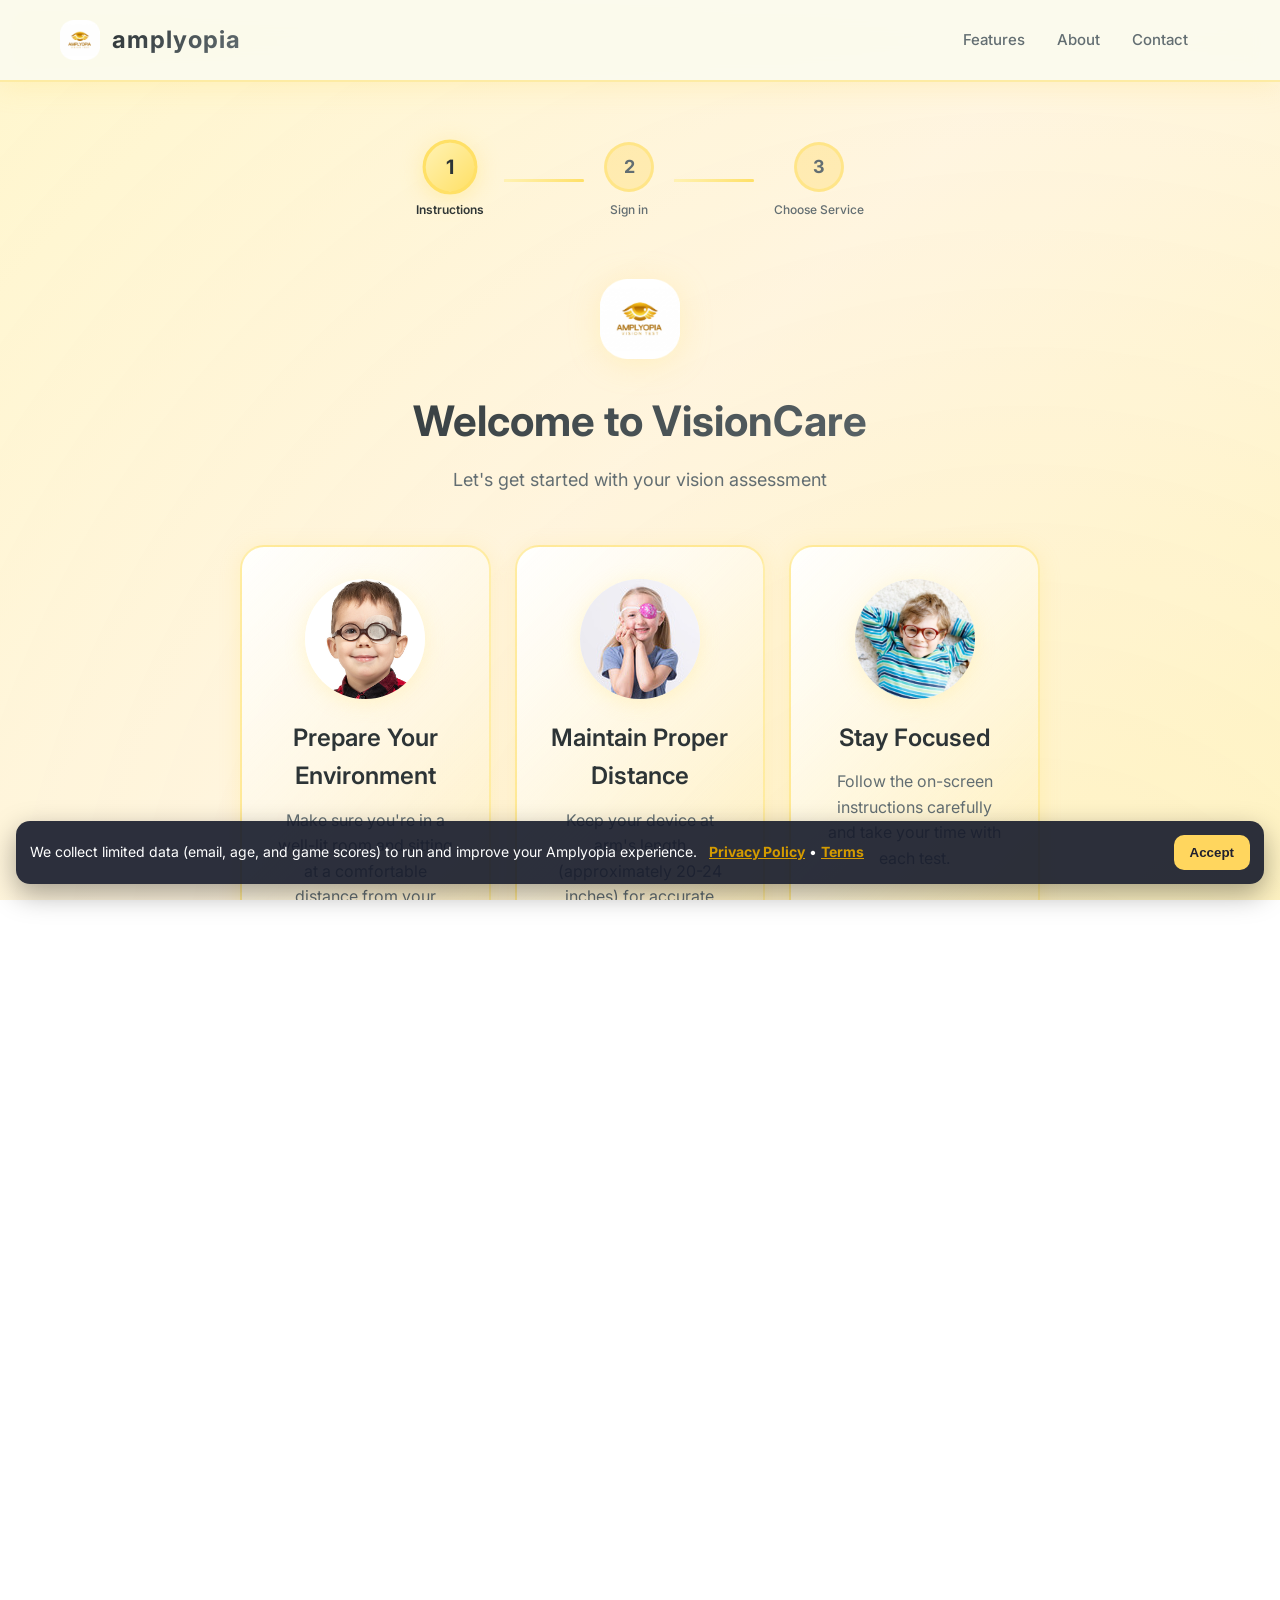
==== index.html @ 8fa2190d "Route Google sign-up to child profile setup (name, gender, birthday). Empty profile row on new auth " ====
<!doctype html>
<html lang="en" dir="ltr">
<head>
    <meta charset="utf-8">
    <meta name="viewport" content="width=device-width, initial-scale=1">
    
    <!-- Primary SEO Meta Tags -->
    <title>Amplyopia - Free Online Vision Test & Lazy Eye Treatment | Amblyopia Therapy</title>
    <meta name="title" content="Amplyopia - Free Online Vision Test & Lazy Eye Treatment | Amblyopia Therapy">
    <meta name="description" content="Free online vision test and lazy eye treatment tools. Amplyopia and amblyopia therapy, vision rehabilitation, binocular vision training. Test your eyesight at home with AI-powered screening. علاج العين الكسولة، علاج الغمش، اختبار النظر">
    <meta name="keywords" content="amplyopia, amblyopia, lazy eye, lazy eye treatment, amblyopia treatment, amplyopia treatment, lazy eye therapy, vision therapy, amblyopia exercises, amplyopia exercises, amplyopia training, amblyopia training, binocular vision therapy, pediatric eye disorder, refractive amblyopia, anisometropic amblyopia, crossed eyes treatment, vision rehabilitation, neurovisual training, binocular fusion training, eye patch therapy, vision improvement exercises, depth perception training, visual acuity enhancement, الغمش, العين الكسولة, علاج الغمش, علاج العين الكسولة, تمارين الغمش, علاج الغمش عند الأطفال, اختبار النظر, فحص النظر">
    <meta name="author" content="Amplyopia">
    <meta name="robots" content="index, follow">
    <meta name="language" content="English">
    <meta name="revisit-after" content="7 days">
    
    <!-- Canonical URL -->
    <link rel="canonical" href="https://amplyopia.com/">
    
    <!-- Open Graph / Facebook -->
    <meta property="og:type" content="website">
    <meta property="og:url" content="https://amplyopia.com/">
    <meta property="og:title" content="Amplyopia - Free Online Vision Test & Lazy Eye Treatment | Amblyopia Therapy">
    <meta property="og:description" content="Free online vision test and lazy eye treatment. Amplyopia and amblyopia therapy, vision rehabilitation, binocular vision training. علاج العين الكسولة، علاج الغمش">
    <meta property="og:image" content="https://amplyopia.com/og-image.jpg">
    <meta property="og:site_name" content="Amplyopia">
    <meta property="og:locale" content="en_US">
    
    <!-- Twitter -->
    <meta property="twitter:card" content="summary_large_image">
    <meta property="twitter:url" content="https://amplyopia.com/">
    <meta property="twitter:title" content="Amplyopia - Free Online Vision Test & Lazy Eye Treatment">
    <meta property="twitter:description" content="Free online vision test and lazy eye treatment. Amplyopia and amblyopia therapy, vision rehabilitation. علاج العين الكسولة، علاج الغمش">
    <meta property="twitter:image" content="https://amplyopia.com/og-image.jpg">
    
    <!-- Favicon & PWA (themed by js/branding.js: blue=boy, pink=girl, yellow=guest) -->
    <link rel="icon" id="app-favicon-ico" href="/images/logo/yellow-favicon.ico" sizes="any">
    <link rel="icon" id="app-favicon-svg" type="image/svg+xml" href="/images/logo/yellow-favicon.svg">
    <link rel="icon" id="app-favicon-png" type="image/png" sizes="96x96" href="/images/logo/yellow-favicon-96x96.png">
    <link rel="apple-touch-icon" id="app-apple-touch" href="/images/logo/yellow-apple-touch-icon.png">
    <link rel="manifest" id="app-manifest" href="/manifest-guest.json">
    <meta name="theme-color" id="app-theme-color" content="#ffe066">
    <meta name="mobile-web-app-capable" content="yes">
    <meta name="apple-mobile-web-app-capable" content="yes">
    <meta name="apple-mobile-web-app-status-bar-style" content="default">
    
    <!-- Stylesheets -->
    <link rel="stylesheet" href="css/styles.css">
    <link rel="stylesheet" href="css/pwa.css">
    <link rel="preconnect" href="https://fonts.googleapis.com">
    <link rel="preconnect" href="https://fonts.gstatic.com" crossorigin>
    <link href="https://fonts.googleapis.com/css2?family=Inter:wght@400;500;600;700&display=swap" rel="stylesheet">
</head>
<body>
    <!-- Navigation Bar -->
    <header class="site-header">
        <div class="container header-inner">
            <a class="logo" href="index.html#services">
                <img src="images/logo/yellow-favicon-96x96.png" alt="Amplyopia Logo" class="logo-img" id="site-logo-img" width="40" height="40">
                <span class="logo-text">amplyopia</span>
            </a>
            <button class="menu-toggle" aria-expanded="false" aria-controls="site-nav">
                <span class="sr-only">Toggle menu</span>
                <span class="menu-icon"></span>
            </button>
            <nav id="site-nav" class="site-nav" aria-label="Primary">
                <ul>
                    <li><a href="dashboard.html" id="nav-dashboard-link" class="hidden">Dashboard</a></li>
                    <li><a href="#features">Features</a></li>
                    <li><a href="#about">About</a></li>
                    <li><a href="#contact">Contact</a></li>
                    <li><button type="button" class="nav-signout hidden" id="nav-signout-btn">Sign out</button></li>
                </ul>
            </nav>

            <a href="dashboard.html" class="user-chip hidden" id="user-chip" aria-label="Open dashboard">
                <img id="user-chip-avatar" class="user-chip-avatar" src="images/logo/yellow-favicon-96x96.png" alt="">
                <span id="user-chip-name" class="user-chip-name">Dashboard</span>
            </a>
        </div>
    </header>

    <!-- Main Content - Multi Step Wizard -->
    <main class="main-content">
        <div class="container">
            <!-- Progress Indicator -->
            <div class="progress-indicator">
                <div class="progress-step" data-step="1">
                    <div class="step-number">1</div>
                    <div class="step-label">Instructions</div>
                </div>
                <div class="progress-line"></div>
                <div class="progress-step" data-step="2">
                    <div class="step-number">2</div>
                    <div class="step-label">Sign in</div>
                </div>
                <div class="progress-line"></div>
                <div class="progress-step" data-step="3">
                    <div class="step-number">3</div>
                    <div class="step-label">Choose Service</div>
                </div>
            </div>

            <!-- Step 1: Instructions Page -->
            <div class="wizard-step active" id="step-1">
                <div class="step-content">
                    <div class="step-header">
                        <img src="images/logo/yellow-favicon-96x96.png" alt="Instructions" class="step-icon">
                        <h1 class="step-title">Welcome to VisionCare</h1>
                        <p class="step-subtitle">Let's get started with your vision assessment</p>
                    </div>
                    
                    <div class="instructions-container">
                        <div class="instruction-card">
                            <div class="instruction-image-wrapper">
                                <img id="instruction-img-1" src="images/instruction-1.png" alt="Prepare" class="instruction-image" onerror="this.style.display='none';">
                            </div>
                            <h3>Prepare Your Environment</h3>
                            <p>Make sure you're in a well-lit room and sitting at a comfortable distance from your screen.</p>
                        </div>
                        
                        <div class="instruction-card">
                            <div class="instruction-image-wrapper">
                                <img id="instruction-img-2" src="images/instruction-2.png" alt="Distance" class="instruction-image" onerror="this.style.display='none';">
                            </div>
                            <h3>Maintain Proper Distance</h3>
                            <p>Keep your device at arm's length (approximately 20-24 inches) for accurate results.</p>
                        </div>
                        
                        <div class="instruction-card">
                            <div class="instruction-image-wrapper">
                                <img id="instruction-img-3" src="images/instruction-3.png" alt="Focus" class="instruction-image" onerror="this.style.display='none';">
                            </div>
                            <h3>Stay Focused</h3>
                            <p>Follow the on-screen instructions carefully and take your time with each test.</p>
                        </div>
                    </div>
                    
                    <button class="btn btn-primary btn-next" onclick="nextStep()">
                        Next
                        <span class="btn-arrow">→</span>
                    </button>
                </div>
            </div>

            <!-- Step 2: Sign in / Sign up (Supabase) + Profile -->
            <div class="wizard-step" id="step-2">
                <div class="step-content">
                    <div class="step-header">
                        <img src="images/logo/yellow-favicon-96x96.png" alt="User Information" class="step-icon" id="step-profile-icon">
                        <h1 class="step-title" id="step-2-title">Sign in to Continue</h1>
                        <p class="step-subtitle" id="step-2-subtitle">Sign in first, then we’ll ask for the child info</p>
                    </div>
                    
                    <div class="auth-card" id="auth-card">
                        <div class="auth-tabs" role="tablist" aria-label="Authentication mode">
                            <button type="button" class="auth-tab active" id="auth-tab-signin" data-auth-tab="signin" role="tab" aria-selected="true">Sign in</button>
                            <button type="button" class="auth-tab" id="auth-tab-signup" data-auth-tab="signup" role="tab" aria-selected="false">Sign up</button>
                        </div>

                        <div class="auth-body">
                            <div class="auth-error" id="auth-error" aria-live="polite"></div>

                            <button type="button" class="btn btn-primary auth-google-btn" id="auth-google-btn">
                                Continue with Google
                            </button>

                            <div class="auth-divider">
                                <span>or</span>
                            </div>

                            <form class="user-form" id="auth-email-form">
                                <div class="form-group">
                                    <label for="auth-email">Email</label>
                                    <input type="email" id="auth-email" name="email" placeholder="you@example.com" autocomplete="email" required>
                                </div>

                                <div class="form-group">
                                    <label for="auth-password">Password</label>
                                    <input type="password" id="auth-password" name="password" placeholder="Your password" autocomplete="current-password" required>
                                </div>

                                <div class="form-group hidden" id="signup-consent-group">
                                    <label class="consent-checkbox">
                                        <input type="checkbox" id="signup-terms-checkbox" name="signup_terms">
                                        <span>
                                            I agree to the <a href="terms.html" target="_blank" rel="noopener">Terms &amp; Conditions</a> and <a href="privacy.html" target="_blank" rel="noopener">Privacy Policy</a>.
                                        </span>
                                    </label>
                                    <p class="consent-error" id="signup-consent-error" aria-live="polite"></p>
                                </div>

                                <div class="form-actions">
                                    <button type="button" class="btn btn-secondary btn-prev" onclick="prevStep()">
                                        <span class="btn-arrow">←</span>
                                        Previous
                                    </button>
                                    <button type="submit" class="btn btn-primary btn-next" id="auth-email-submit">
                                        Continue
                                        <span class="btn-arrow">→</span>
                                    </button>
                                </div>
                            </form>
                        </div>
                    </div>

                    <div class="auth-card hidden" id="profile-card">
                        <div class="auth-body">
                            <div class="auth-success" id="profile-welcome"></div>
                            <div class="auth-error" id="profile-error" aria-live="polite"></div>

                            <form class="user-form" id="profile-form">
                                <div class="profile-grid">
                                    <div class="form-group">
                                        <label for="profile-name">Child Name</label>
                                        <input type="text" id="profile-name" name="name" placeholder="Enter child name" autocomplete="name" required>
                                    </div>

                                    <div class="form-group">
                                        <label>Child Gender</label>
                                        <div class="gender-cards" role="radiogroup" aria-label="Child gender">
                                            <label class="gender-card">
                                                <input type="radio" name="gender" value="boy" required>
                                                <span class="gender-card-inner">
                                                    <img src="images/boy.png" alt="Boy" class="gender-avatar" onerror="this.style.display='none';">
                                                    <span class="gender-title">Boy</span>
                                                </span>
                                            </label>
                                            <label class="gender-card">
                                                <input type="radio" name="gender" value="girl" required>
                                                <span class="gender-card-inner">
                                                    <img src="images/girl.png" alt="Girl" class="gender-avatar" onerror="this.style.display='none';">
                                                    <span class="gender-title">Girl</span>
                                                </span>
                                            </label>
                                        </div>
                                    </div>

                                    <div class="form-group">
                                        <label for="profile-birthdate">Child Birthday</label>
                                        <input type="date" id="profile-birthdate" name="birthdate" required>
                                    </div>
                                </div>

                                <div class="form-actions">
                                    <button type="button" class="btn btn-secondary" id="auth-signout-btn">Sign out</button>
                                    <button type="submit" class="btn btn-primary btn-next">
                                        Save &amp; Continue
                                        <span class="btn-arrow">→</span>
                                    </button>
                                </div>
                            </form>
                        </div>
                    </div>
                </div>
            </div>

            <!-- Step 3: Options Page -->
            <div class="wizard-step" id="step-3">
                <div class="step-content">
                    <div class="step-header">
                        <img src="images/dashboard.png" alt="Services" class="step-icon">
                        <h1 class="step-title">Choose Your Service</h1>
                        <p class="step-subtitle">Select the vision care service you'd like to use</p>
                    </div>
                    
                    <div class="options-grid">
                        <button class="option-card" id="opt-dashboard">
                            <div class="option-image-wrapper">
                                <img src="images/dashboard.png" alt="Dashboard" class="option-image" onerror="this.style.display='none';">
                            </div>
                            <h3 class="option-title">Dashboard</h3>
                            <p class="option-description">Child profile, age, and total score</p>
                        </button>

                        <button class="option-card" id="opt-vision-test">
                            <div class="option-image-wrapper">
                                <img src="images/vision-test.png" alt="Vision Test" class="option-image" onerror="this.style.display='none';">
                            </div>
                            <h3 class="option-title">Vision Test</h3>
                            <p class="option-description">Test your visual acuity and eye health</p>
                        </button>
                        
                        <button class="option-card" id="opt-lazy-eye">
                            <div class="option-image-wrapper">
                                <img src="images/lazy-eye.png" alt="Lazy Eye" class="option-image" onerror="this.style.display='none';">
                            </div>
                            <h3 class="option-title">Lazy Eye</h3>
                            <p class="option-description">Amblyopia treatment and exercises</p>
                        </button>
                        
                        <button class="option-card" id="opt-guidelines">
                            <div class="option-image-wrapper">
                                <img src="images/guidelines.png" alt="Guidelines" class="option-image" onerror="this.style.display='none';">
                            </div>
                            <h3 class="option-title">Guidelines</h3>
                            <p class="option-description">Learn about eye care and vision health</p>
                        </button>
                        
                        <button class="option-card" id="opt-report">
                            <div class="option-image-wrapper">
                                <img src="images/report.png" alt="Report" class="option-image" onerror="this.style.display='none';">
                            </div>
                            <h3 class="option-title">Report</h3>
                            <p class="option-description">View your test results and history</p>
                        </button>
                    </div>
                    
                    <button type="button" class="btn btn-secondary btn-prev" onclick="prevStep()">
                        <span class="btn-arrow">←</span>
                        Previous
                    </button>
                </div>
            </div>
        </div>
    </main>

    <!-- Footer -->
    <footer class="site-footer">
        <div class="container">
            <div class="footer-content">
                <div class="footer-section">
                    <h4>Amplyopia</h4>
                    <p>Professional vision care and eye health services</p>
                </div>
                <div class="footer-section">
                    <h4>Quick Links</h4>
                    <ul>
                        <li><a href="#features">Features</a></li>
                        <li><a href="#about">About</a></li>
                        <li><a href="#contact">Contact</a></li>
                    </ul>
                </div>
                <div class="footer-section">
                    <h4>Services</h4>
                    <ul>
                        <li><a href="dashboard.html">Dashboard</a></li>
                        <li><a href="vision-test.html">Vision Test</a></li>
                        <li><a href="lazytest/index.html">Lazy Eye</a></li>
                        <li><a href="guidelines.html">Guidelines</a></li>
                        <li><a href="report.html">Report</a></li>
                    </ul>
                </div>
                <div class="footer-section">
                    <h4>Legal</h4>
                    <ul>
                        <li><a href="terms.html">Terms &amp; Conditions</a></li>
                        <li><a href="privacy.html">Privacy Policy</a></li>
                    </ul>
                </div>
            </div>
            <div class="footer-bottom">
                <p>© <span id="year"></span> Amplyopia. All rights reserved.</p>
                <p><a href="terms.html">Terms &amp; Conditions</a> | <a href="privacy.html">Privacy Policy</a></p>
            </div>
        </div>
    </footer>

    <div class="consent-modal hidden" id="terms-reconsent-modal" role="dialog" aria-modal="true" aria-labelledby="terms-reconsent-title">
        <div class="consent-modal-card">
            <h2 id="terms-reconsent-title">Please review and accept our legal terms</h2>
            <p>To continue using Amplyopia, please confirm that you agree to our latest Terms &amp; Conditions and Privacy Policy.</p>
            <label class="consent-checkbox">
                <input type="checkbox" id="reconsent-checkbox">
                <span>I agree to the <a href="terms.html" target="_blank" rel="noopener">Terms &amp; Conditions</a> and <a href="privacy.html" target="_blank" rel="noopener">Privacy Policy</a>.</span>
            </label>
            <p class="consent-error" id="reconsent-error" aria-live="polite"></p>
            <button type="button" class="btn btn-primary" id="reconsent-accept-btn">Accept and Continue</button>
        </div>
    </div>

    <!-- Supabase + auth (self-hosted library for Edge) -->
    <script src="js/vendor/supabase.min.js?v=2.0.1"></script>
    <script src="js/supabase-config.js?v=2.0.1"></script>
    <script src="js/supabase.js?v=2.0.1" defer></script>
    <script src="js/branding.js?v=2.0.1" defer></script>
    <script src="js/profile.js?v=2.0.1" defer></script>
    <script src="js/score.js?v=2.0.1" defer></script>
    <script src="js/pwa-config.js?v=2.0.1" defer></script>
    <script src="js/session-timer.js?v=2.0.1" defer></script>
    <script src="js/push-client.js?v=2.0.1" defer></script>
    <script src="js/pwa-bootstrap.js?v=2.0.1" defer></script>
    <script src="js/legal-consent.js?v=2.0.1" defer></script>
    <script src="js/auth-wizard.js?v=2.0.1" defer></script>
    <script src="js/app.js?v=2.0.1" defer></script>
    
    <!-- Structured Data (JSON-LD) for SEO -->
    <script type="application/ld+json">
    {
        "@context": "https://schema.org",
        "@type": "WebApplication",
        "name": "Amplyopia - VisionCare",
        "alternateName": "Amblyopia Treatment & Vision Therapy",
        "url": "https://amplyopia.com",
        "description": "Free online vision test and lazy eye treatment tools. Amplyopia and amblyopia therapy, vision rehabilitation, binocular vision training. Test your eyesight at home with AI-powered vision screening. علاج العين الكسولة، علاج الغمش، تمارين الغمش، علاج الغمش عند الأطفال",
        "inLanguage": ["en", "ar"],
        "applicationCategory": "HealthApplication",
        "operatingSystem": "Web Browser",
        "offers": {
            "@type": "Offer",
            "price": "0",
            "priceCurrency": "USD"
        },
        "aggregateRating": {
            "@type": "AggregateRating",
            "ratingValue": "4.8",
            "ratingCount": "150"
        },
        "featureList": [
            "Online Vision Test",
            "Lazy Eye Treatment",
            "Amblyopia Therapy",
            "Amplyopia Training",
            "Vision Rehabilitation",
            "Binocular Vision Therapy",
            "Eye Distance Detection",
            "Vision Acuity Measurement",
            "Eye Tracking",
            "Free Vision Screening"
        ],
        "keywords": "amplyopia, amblyopia, lazy eye treatment, vision therapy, الغمش, العين الكسولة, علاج الغمش"
    }
    </script>
    
    <script type="application/ld+json">
    {
        "@context": "https://schema.org",
        "@type": "Organization",
        "name": "Amplyopia",
        "url": "https://amplyopia.com",
        "logo": "https://amplyopia.com/logo.png",
        "description": "Free online vision test and eye care tools",
        "sameAs": []
    }
    </script>
    
    <script type="application/ld+json">
    {
        "@context": "https://schema.org",
        "@type": "MedicalWebPage",
        "name": "Free Online Vision Test - Amblyopia Screening",
        "description": "Test your vision at home with our free online vision screening tool. Detect amblyopia and lazy eye. اختبار النظر، اختبار الغمش، اختبار العين الكسولة",
        "url": "https://amplyopia.com/vision-test.html",
        "inLanguage": ["en", "ar"],
        "mainEntity": {
            "@type": "MedicalTest",
            "name": "Vision Acuity Test - Amblyopia Detection",
            "description": "Digital vision screening test using camera-based distance detection. Tests for amblyopia, lazy eye, visual acuity, and binocular vision",
            "keywords": "vision test, amblyopia test, lazy eye test, اختبار النظر، اختبار الغمش"
        }
    }
    </script>
</body>
</html>
---- css/styles.css ----
/* Medical Eye Care Theme - Custom Design */
:root {
    --primary-pink: #ffdcdc;
    --primary-cream: #fbfaef;
    --accent-pink: #ffc4c4;
    --accent-cream: #f5f3e0;
    --text-dark: #2d3436;
    --text-muted: #636e72;
    --border-color: rgba(255, 220, 220, 0.4);
    --shadow-soft: rgba(255, 220, 220, 0.25);
    --shadow-medium: rgba(255, 220, 220, 0.4);
    --shadow-strong: rgba(255, 220, 220, 0.5);
    --pattern-a: rgba(255, 220, 220, 0.12);
    --pattern-b: rgba(255, 220, 220, 0.08);
    --pattern-c: rgba(255, 220, 220, 0.06);
    --tint-1: rgba(255, 220, 220, 0.30);
    --tint-2: rgba(255, 220, 220, 0.22);
    --tint-3: rgba(255, 220, 220, 0.15);
    --tint-4: rgba(255, 220, 220, 0.40);
    --legal-link-color: #c85a9f;
}

/* Theme overrides (set on <body>) */
body.theme-guest {
    --primary-pink: #fff2b3;
    --primary-cream: #fff9d6;
    --accent-pink: #ffe066;
    --accent-cream: #fff2a6;
    --border-color: rgba(255, 224, 102, 0.55);
    --shadow-soft: rgba(255, 224, 102, 0.25);
    --shadow-medium: rgba(255, 224, 102, 0.4);
    --shadow-strong: rgba(255, 224, 102, 0.5);
    --pattern-a: rgba(255, 213, 79, 0.16);
    --pattern-b: rgba(255, 213, 79, 0.10);
    --pattern-c: rgba(255, 213, 79, 0.08);
    --tint-1: rgba(255, 213, 79, 0.30);
    --tint-2: rgba(255, 213, 79, 0.22);
    --tint-3: rgba(255, 213, 79, 0.15);
    --tint-4: rgba(255, 213, 79, 0.40);
    --legal-link-color: #d49b00;
}

body.theme-boy {
    --primary-pink: #d6e9ff;
    --primary-cream: #f4f9ff;
    --accent-pink: #b9dcff;
    --accent-cream: #eaf4ff;
    --border-color: rgba(185, 220, 255, 0.55);
    --shadow-soft: rgba(185, 220, 255, 0.25);
    --shadow-medium: rgba(185, 220, 255, 0.4);
    --shadow-strong: rgba(185, 220, 255, 0.5);
    --pattern-a: rgba(185, 220, 255, 0.16);
    --pattern-b: rgba(185, 220, 255, 0.10);
    --pattern-c: rgba(185, 220, 255, 0.08);
    --tint-1: rgba(185, 220, 255, 0.30);
    --tint-2: rgba(185, 220, 255, 0.22);
    --tint-3: rgba(185, 220, 255, 0.15);
    --tint-4: rgba(185, 220, 255, 0.40);
    --legal-link-color: #2d74d6;
}

body.theme-girl {
    /* Default already pink-ish, but make it explicit */
    --primary-pink: #ffdcdc;
    --primary-cream: #fbfaef;
    --accent-pink: #ffc4c4;
    --accent-cream: #f5f3e0;
    --pattern-a: rgba(255, 220, 220, 0.12);
    --pattern-b: rgba(255, 220, 220, 0.08);
    --pattern-c: rgba(255, 220, 220, 0.06);
    --tint-1: rgba(255, 220, 220, 0.30);
    --tint-2: rgba(255, 220, 220, 0.22);
    --tint-3: rgba(255, 220, 220, 0.15);
    --tint-4: rgba(255, 220, 220, 0.40);
    --legal-link-color: #d45ea6;
}

* {
    box-sizing: border-box;
    margin: 0;
    padding: 0;
}

html, body {
    height: 100%;
    overflow-x: hidden;
}

body {
    font-family: 'Inter', system-ui, -apple-system, 'Segoe UI', Roboto, Arial, sans-serif;
    background: linear-gradient(135deg, var(--primary-cream) 0%, #fff9f0 50%, var(--primary-cream) 100%);
    color: var(--text-dark);
    line-height: 1.6;
    position: relative;
}

/* Animated background pattern */
body::before {
    content: '';
    position: fixed;
    top: 0;
    left: 0;
    width: 100%;
    height: 100%;
    background-image: 
        radial-gradient(circle at 20% 30%, var(--pattern-a) 0%, transparent 50%),
        radial-gradient(circle at 80% 70%, var(--pattern-b) 0%, transparent 50%),
        radial-gradient(circle at 50% 50%, var(--pattern-c) 0%, transparent 50%);
    background-size: 400% 400%;
    animation: backgroundFlow 25s ease infinite;
    pointer-events: none;
    z-index: 0;
}

@keyframes backgroundFlow {
    0%, 100% { background-position: 0% 50%; }
    50% { background-position: 100% 50%; }
}

.container {
    width: 100%;
    max-width: 1200px;
    margin: 0 auto;
    padding: 0 20px;
    position: relative;
    z-index: 1;
}

/* ============================================
   HEADER / NAVIGATION BAR
   ============================================ */
.site-header {
    position: sticky;
    top: 0;
    z-index: 100;
    background: rgba(251, 250, 239, 0.95);
    backdrop-filter: blur(15px) saturate(180%);
    border-bottom: 2px solid var(--border-color);
    box-shadow: 0 4px 25px var(--shadow-soft);
    transition: all 0.4s cubic-bezier(0.4, 0, 0.2, 1);
}

.site-header:hover {
    box-shadow: 0 6px 35px var(--shadow-medium);
}

.header-inner {
    display: flex;
    align-items: center;
    justify-content: space-between;
    height: 80px;
    padding: 0 20px;
}

.user-chip {
    display: inline-flex;
    align-items: center;
    gap: 10px;
    padding: 8px 12px;
    border-radius: 18px;
    border: 2px solid var(--border-color);
    background: rgba(255, 255, 255, 0.85);
    text-decoration: none;
    color: var(--text-dark);
    box-shadow: 0 2px 12px var(--shadow-soft);
    transition: transform 0.2s ease, box-shadow 0.2s ease;
}

.user-chip:hover {
    transform: translateY(-2px);
    box-shadow: 0 10px 26px var(--shadow-medium);
}

.user-chip-avatar {
    width: 34px;
    height: 34px;
    border-radius: 14px;
    object-fit: cover;
}

.user-chip-name {
    font-weight: 800;
    font-size: 14px;
    max-width: 160px;
    overflow: hidden;
    text-overflow: ellipsis;
    white-space: nowrap;
}

.nav-signout {
    border: 2px solid var(--border-color);
    background: rgba(255,255,255,0.85);
    color: var(--text-dark);
    font-weight: 700;
    padding: 8px 12px;
    border-radius: 14px;
    cursor: pointer;
    transition: transform 0.2s ease, box-shadow 0.2s ease, background 0.2s ease;
}

.nav-signout:hover {
    transform: translateY(-1px);
    background: var(--primary-pink);
    box-shadow: 0 10px 26px var(--shadow-soft);
}

.logo {
    display: flex;
    align-items: center;
    gap: 12px;
    text-decoration: none;
    transition: all 0.3s ease;
}

.logo-img {
    width: 40px;
    height: 40px;
    object-fit: contain;
    transition: transform 0.3s ease;
}

.logo:hover .logo-img {
    transform: scale(1.1) rotate(5deg);
}

.logo-text {
    font-weight: 700;
    font-size: 24px;
    letter-spacing: 1px;
    background: linear-gradient(135deg, var(--text-dark), var(--text-muted));
    -webkit-background-clip: text;
    -webkit-text-fill-color: transparent;
    background-clip: text;
    position: relative;
}

.logo-text::after {
    content: '';
    position: absolute;
    bottom: -4px;
    left: 0;
    width: 0;
    height: 2px;
    background: linear-gradient(90deg, var(--primary-pink), var(--accent-pink));
    transition: width 0.4s ease;
}

.logo:hover .logo-text::after {
    width: 100%;
}

.menu-toggle {
    display: none;
    align-items: center;
    justify-content: center;
    width: 45px;
    height: 45px;
    border-radius: 12px;
    border: 2px solid var(--border-color);
    background: var(--primary-pink);
    color: var(--text-dark);
    cursor: pointer;
    transition: all 0.3s cubic-bezier(0.4, 0, 0.2, 1);
    position: relative;
}

.menu-toggle:hover {
    transform: scale(1.1);
    background: var(--accent-pink);
    box-shadow: 0 4px 15px var(--shadow-medium);
}

.menu-icon {
    width: 24px;
    height: 2px;
    background: var(--text-dark);
    position: relative;
    transition: all 0.3s ease;
}

.menu-icon::before,
.menu-icon::after {
    content: '';
    position: absolute;
    width: 24px;
    height: 2px;
    background: var(--text-dark);
    transition: all 0.3s ease;
}

.menu-icon::before {
    top: -8px;
}

.menu-icon::after {
    top: 8px;
}

.site-nav {
    display: block;
}

.site-nav ul {
    list-style: none;
    margin: 0;
    padding: 0;
    display: flex;
    gap: 32px;
}

.site-nav a {
    color: var(--text-muted);
    text-decoration: none;
    font-weight: 500;
    font-size: 15px;
    position: relative;
    padding: 8px 0;
    transition: all 0.3s ease;
}

.site-nav a::before {
    content: '';
    position: absolute;
    bottom: 0;
    left: 0;
    width: 0;
    height: 2px;
    background: linear-gradient(90deg, var(--primary-pink), var(--accent-pink));
    transition: width 0.3s ease;
}

.site-nav a:hover {
    color: var(--text-dark);
}

.site-nav a:hover::before {
    width: 100%;
}

/* Legal links follow theme (boy=blue, girl=pink, guest=yellow) */
.site-nav a[href$="terms.html"],
.site-nav a[href$="privacy.html"] {
    color: var(--legal-link-color);
    font-weight: 600;
}

.site-nav a[href$="terms.html"]:hover,
.site-nav a[href$="privacy.html"]:hover {
    color: var(--legal-link-color);
    filter: brightness(0.95);
}

/* ============================================
   MAIN CONTENT - WIZARD
   ============================================ */
.main-content {
    min-height: calc(100vh - 80px - 200px);
    padding: 60px 0;
    position: relative;
    z-index: 1;
}

/* Progress Indicator */
.progress-indicator {
    display: flex;
    align-items: center;
    justify-content: center;
    margin-bottom: 60px;
    gap: 20px;
    animation: fadeInDown 0.6s ease-out;
}

@keyframes fadeInDown {
    from {
        opacity: 0;
        transform: translateY(-20px);
    }
    to {
        opacity: 1;
        transform: translateY(0);
    }
}

.progress-step {
    display: flex;
    flex-direction: column;
    align-items: center;
    gap: 8px;
    position: relative;
    transition: all 0.4s ease;
}

.step-number {
    width: 50px;
    height: 50px;
    border-radius: 50%;
    background: var(--tint-1);
    border: 3px solid var(--border-color);
    display: flex;
    align-items: center;
    justify-content: center;
    font-weight: 700;
    font-size: 18px;
    color: var(--text-muted);
    transition: all 0.4s cubic-bezier(0.4, 0, 0.2, 1);
}

.progress-step.active .step-number {
    background: linear-gradient(135deg, var(--primary-pink), var(--accent-pink));
    border-color: var(--accent-pink);
    color: var(--text-dark);
    transform: scale(1.1);
    box-shadow: 0 4px 20px var(--shadow-medium);
}

.step-label {
    font-size: 12px;
    font-weight: 500;
    color: var(--text-muted);
    transition: all 0.3s ease;
}

.progress-step.active .step-label {
    color: var(--text-dark);
    font-weight: 600;
}

.progress-line {
    width: 80px;
    height: 3px;
    background: var(--border-color);
    border-radius: 2px;
    transition: all 0.4s ease;
    position: relative;
    overflow: hidden;
}

.progress-line::after {
    content: '';
    position: absolute;
    top: 0;
    left: -100%;
    width: 100%;
    height: 100%;
    background: linear-gradient(90deg, var(--primary-pink), var(--accent-pink));
    transition: left 0.6s ease;
}

.progress-step.active ~ .progress-line::after,
.progress-step.active + .progress-line::after {
    left: 0;
}

/* Wizard Steps */
.wizard-step {
    display: none;
    animation: fadeInUp 0.6s ease-out;
}

.wizard-step.active {
    display: block;
}

@keyframes fadeInUp {
    from {
        opacity: 0;
        transform: translateY(30px);
    }
    to {
        opacity: 1;
        transform: translateY(0);
    }
}

.step-content {
    max-width: 800px;
    margin: 0 auto;
    animation: slideIn 0.6s ease-out;
}

@keyframes slideIn {
    from {
        opacity: 0;
        transform: translateX(-20px);
    }
    to {
        opacity: 1;
        transform: translateX(0);
    }
}

.step-header {
    text-align: center;
    margin-bottom: 50px;
}

.step-icon {
    width: 80px;
    height: 80px;
    object-fit: contain;
    margin-bottom: 20px;
    animation: float 3s ease-in-out infinite;
    filter: drop-shadow(0 4px 15px var(--shadow-soft));
}

@keyframes float {
    0%, 100% {
        transform: translateY(0);
    }
    50% {
        transform: translateY(-10px);
    }
}

.step-title {
    font-size: 36px;
    font-weight: 700;
    color: var(--text-dark);
    margin-bottom: 12px;
    background: linear-gradient(135deg, var(--text-dark), var(--text-muted));
    -webkit-background-clip: text;
    -webkit-text-fill-color: transparent;
    background-clip: text;
}

.step-subtitle {
    font-size: 18px;
    color: var(--text-muted);
    font-weight: 400;
}

/* ============================================
   STEP 1: INSTRUCTIONS
   ============================================ */
.instructions-container {
    display: grid;
    grid-template-columns: 1fr;
    gap: 24px;
    margin-bottom: 40px;
}

.instruction-card {
    background: linear-gradient(135deg, rgba(255, 255, 255, 0.95), var(--tint-3));
    border: 2px solid var(--border-color);
    border-radius: 24px;
    padding: 32px;
    text-align: center;
    transition: all 0.4s cubic-bezier(0.4, 0, 0.2, 1);
    box-shadow: 0 4px 20px var(--shadow-soft);
    position: relative;
    overflow: hidden;
}

.instruction-card::before {
    content: '';
    position: absolute;
    top: 0;
    left: -100%;
    width: 100%;
    height: 100%;
    background: linear-gradient(90deg, transparent, var(--tint-1), transparent);
    transition: left 0.6s ease;
}

.instruction-card:hover::before {
    left: 100%;
}

.instruction-card:hover {
    transform: translateY(-8px);
    border-color: var(--primary-pink);
    box-shadow: 0 12px 40px var(--shadow-medium);
}

.instruction-image-wrapper {
    width: 120px;
    height: 120px;
    margin: 0 auto 20px;
    display: flex;
    align-items: center;
    justify-content: center;
    transition: all 0.4s ease;
}

.instruction-card:hover .instruction-image-wrapper {
    transform: scale(1.1) rotate(5deg);
}

.instruction-image {
    width: 120px;
    height: 120px;
    border-radius: 50%;
    object-fit: cover;
    box-shadow: 0 4px 20px var(--shadow-soft);
    transition: all 0.4s ease;
}

.instruction-card:hover .instruction-image {
    box-shadow: 0 8px 30px var(--shadow-medium);
}

.instruction-card h3 {
    font-size: 22px;
    font-weight: 600;
    color: var(--text-dark);
    margin-bottom: 12px;
}

.instruction-card p {
    font-size: 16px;
    color: var(--text-muted);
    line-height: 1.6;
}

/* ============================================
   STEP 2: USER FORM
   ============================================ */
.user-form {
    max-width: 500px;
    margin: 0 auto;
}

.hidden {
    display: none !important;
}

.auth-card {
    max-width: 560px;
    margin: 0 auto;
    padding: 22px;
    border-radius: 24px;
    border: 2px solid var(--border-color);
    background: linear-gradient(135deg, rgba(255, 255, 255, 0.95), var(--tint-3));
    box-shadow: 0 6px 24px var(--shadow-soft);
}

.auth-tabs {
    display: flex;
    gap: 10px;
    padding: 10px;
    border-radius: 18px;
    background: var(--tint-2);
    border: 2px solid var(--border-color);
    margin-bottom: 18px;
}

.auth-tab {
    flex: 1;
    border: none;
    cursor: pointer;
    padding: 12px 14px;
    border-radius: 14px;
    font-weight: 700;
    background: rgba(255, 255, 255, 0.85);
    color: var(--text-muted);
    transition: all 0.25s ease;
}

.auth-tab.active {
    background: linear-gradient(135deg, var(--primary-pink), var(--accent-pink));
    color: var(--text-dark);
    box-shadow: 0 6px 18px var(--shadow-soft);
}

.auth-body {
    display: grid;
    gap: 14px;
}

.auth-google-btn {
    width: 100%;
}

.auth-divider {
    display: flex;
    align-items: center;
    gap: 12px;
    color: var(--text-muted);
    font-size: 14px;
}

.auth-divider::before,
.auth-divider::after {
    content: '';
    height: 1px;
    flex: 1;
    background: var(--border-color);
}

.auth-divider span {
    padding: 0 6px;
}

.auth-error {
    min-height: 18px;
    color: #d63031;
    font-weight: 600;
    font-size: 14px;
}

.auth-success {
    min-height: 18px;
    color: #00b894;
    font-weight: 700;
    font-size: 14px;
}

.consent-checkbox {
    display: flex;
    align-items: flex-start;
    gap: 10px;
    font-size: 14px;
    color: var(--text-dark);
    line-height: 1.5;
}

.consent-checkbox input[type="checkbox"] {
    width: 18px;
    height: 18px;
    margin-top: 2px;
    accent-color: #7e57c2;
}

.consent-checkbox a {
    color: var(--legal-link-color);
    font-weight: 700;
}

.consent-error {
    min-height: 18px;
    margin-top: 8px;
    color: #d63031;
    font-size: 13px;
    font-weight: 600;
}

.consent-modal {
    position: fixed;
    inset: 0;
    z-index: 1200;
    display: flex;
    align-items: center;
    justify-content: center;
    padding: 20px;
    background: rgba(18, 18, 28, 0.55);
    backdrop-filter: blur(4px);
}

.consent-modal-card {
    width: min(520px, 100%);
    border-radius: 20px;
    border: 2px solid var(--border-color);
    background: linear-gradient(135deg, rgba(255, 255, 255, 0.97), var(--tint-3));
    box-shadow: 0 16px 50px var(--shadow-strong);
    padding: 24px;
    display: grid;
    gap: 14px;
}

.consent-modal-card h2 {
    font-size: 24px;
}

.footer-bottom a {
    color: var(--legal-link-color);
    text-decoration: none;
    font-weight: 700;
}

.footer-bottom a:hover {
    color: var(--text-dark);
}

.profile-grid {
    display: grid;
    gap: 18px;
}

.gender-cards {
    display: grid;
    grid-template-columns: repeat(2, minmax(0, 1fr));
    gap: 12px;
}

.gender-card input {
    position: absolute;
    opacity: 0;
    pointer-events: none;
}

.gender-card {
    position: relative;
    display: block;
    cursor: pointer;
}

.gender-card-inner {
    display: flex;
    align-items: center;
    gap: 12px;
    padding: 14px;
    border-radius: 18px;
    border: 2px solid var(--border-color);
    background: rgba(255, 255, 255, 0.92);
    box-shadow: 0 2px 12px var(--shadow-soft);
    transition: transform 0.2s ease, box-shadow 0.2s ease, border-color 0.2s ease;
}

.gender-card:hover .gender-card-inner {
    transform: translateY(-2px);
    box-shadow: 0 10px 26px var(--shadow-medium);
}

.gender-card input:checked + .gender-card-inner {
    border-color: var(--accent-pink);
    background: linear-gradient(135deg, rgba(255, 255, 255, 0.98), var(--tint-3));
    box-shadow: 0 14px 40px var(--shadow-strong);
}

.gender-avatar {
    width: 46px;
    height: 46px;
    border-radius: 16px;
    object-fit: cover;
    flex: 0 0 auto;
}

.gender-title {
    font-weight: 800;
    font-size: 16px;
    color: var(--text-dark);
}

@media (max-width: 520px) {
    .gender-cards {
        grid-template-columns: 1fr;
    }
}

.form-group {
    margin-bottom: 28px;
    position: relative;
}

.form-group label {
    display: block;
    font-weight: 600;
    font-size: 16px;
    color: var(--text-dark);
    margin-bottom: 12px;
}

.form-group input {
    width: 100%;
    padding: 16px 20px;
    border: 2px solid var(--border-color);
    border-radius: 16px;
    background: rgba(255, 255, 255, 0.95);
    color: var(--text-dark);
    font-size: 16px;
    font-family: inherit;
    transition: all 0.3s ease;
    box-shadow: 0 2px 10px var(--shadow-soft);
}

.form-group select {
    width: 100%;
    padding: 16px 20px;
    border: 2px solid var(--border-color);
    border-radius: 16px;
    background: rgba(255, 255, 255, 0.95);
    color: var(--text-dark);
    font-size: 16px;
    font-family: inherit;
    transition: all 0.3s ease;
    box-shadow: 0 2px 10px var(--shadow-soft);
    appearance: none;
}

.form-group select:focus {
    outline: none;
    border-color: var(--primary-pink);
    box-shadow: 0 0 0 4px var(--shadow-soft), 0 4px 20px var(--shadow-medium);
    transform: translateY(-2px);
}

.form-group input:focus {
    outline: none;
    border-color: var(--primary-pink);
    box-shadow: 0 0 0 4px var(--shadow-soft), 0 4px 20px var(--shadow-medium);
    transform: translateY(-2px);
}

.form-group input::placeholder {
    color: var(--text-muted);
    opacity: 0.6;
}

.form-icon-wrapper {
    position: absolute;
    left: 18px;
    top: 50px;
    width: 24px;
    height: 24px;
    display: flex;
    align-items: center;
    justify-content: center;
}

.form-icon {
    width: 24px;
    height: 24px;
    object-fit: contain;
    opacity: 0.6;
    transition: all 0.3s ease;
}

.form-group input:focus + .form-icon-wrapper .form-icon {
    opacity: 1;
    transform: scale(1.1);
}

.form-actions {
    display: flex;
    gap: 16px;
    justify-content: space-between;
    margin-top: 40px;
}

/* ============================================
   STEP 3: OPTIONS GRID
   ============================================ */
.options-grid {
    display: grid;
    grid-template-columns: 1fr;
    gap: 24px;
    margin-bottom: 40px;
}

.option-card {
    background: linear-gradient(135deg, rgba(255, 255, 255, 0.95), var(--tint-3));
    border: 2px solid var(--border-color);
    border-radius: 24px;
    padding: 40px 32px;
    text-align: center;
    cursor: pointer;
    transition: all 0.4s cubic-bezier(0.4, 0, 0.2, 1);
    box-shadow: 0 4px 20px var(--shadow-soft);
    position: relative;
    overflow: hidden;
    width: 100%;
    animation: cardFloat 6s ease-in-out infinite;
}

.option-card:nth-child(1) { animation-delay: 0s; }
.option-card:nth-child(2) { animation-delay: 0.5s; }
.option-card:nth-child(3) { animation-delay: 1s; }
.option-card:nth-child(4) { animation-delay: 1.5s; }

@keyframes cardFloat {
    0%, 100% {
        transform: translateY(0);
    }
    50% {
        transform: translateY(-6px);
    }
}

.option-card::before {
    content: '';
    position: absolute;
    top: 0;
    left: -100%;
    width: 100%;
    height: 100%;
    background: linear-gradient(90deg, transparent, var(--tint-4), transparent);
    transition: left 0.6s ease;
}

.option-card:hover::before {
    left: 100%;
}

.option-card:hover {
    transform: translateY(-10px) scale(1.02);
    border-color: var(--primary-pink);
    background: linear-gradient(135deg, rgba(255, 255, 255, 1), var(--tint-2));
    box-shadow: 0 16px 50px var(--shadow-strong);
}

.option-card:active {
    transform: translateY(-6px) scale(0.98);
    transition: all 0.1s ease;
}

.option-image-wrapper {
    width: 100px;
    height: 100px;
    margin: 0 auto 24px;
    border-radius: 50%;
    background: linear-gradient(135deg, var(--primary-pink), var(--accent-pink));
    display: flex;
    align-items: center;
    justify-content: center;
    padding: 20px;
    transition: all 0.4s cubic-bezier(0.4, 0, 0.2, 1);
    box-shadow: 0 4px 20px var(--shadow-soft);
}

.option-card:hover .option-image-wrapper {
    transform: scale(1.15) rotate(5deg);
    box-shadow: 0 8px 30px var(--shadow-medium);
}

.option-image {
    width: 100%;
    height: 100%;
    object-fit: contain;
}

.option-title {
    font-size: 24px;
    font-weight: 600;
    color: var(--text-dark);
    margin-bottom: 12px;
    transition: all 0.3s ease;
}

.option-card:hover .option-title {
    transform: translateY(-2px);
}

.option-description {
    font-size: 15px;
    color: var(--text-muted);
    line-height: 1.6;
}

/* ============================================
   BUTTONS
   ============================================ */
.btn {
    display: inline-flex;
    align-items: center;
    justify-content: center;
    gap: 8px;
    padding: 16px 32px;
    border-radius: 16px;
    border: 2px solid transparent;
    font-weight: 600;
    font-size: 16px;
    cursor: pointer;
    transition: all 0.3s cubic-bezier(0.4, 0, 0.2, 1);
    text-decoration: none;
    font-family: inherit;
    position: relative;
    overflow: hidden;
}

.btn::before {
    content: '';
    position: absolute;
    top: 50%;
    left: 50%;
    width: 0;
    height: 0;
    border-radius: 50%;
    background: rgba(255, 255, 255, 0.3);
    transform: translate(-50%, -50%);
    transition: width 0.6s ease, height 0.6s ease;
}

.btn:hover::before {
    width: 300px;
    height: 300px;
}

.btn-primary {
    background: linear-gradient(135deg, var(--primary-pink), var(--accent-pink));
    color: var(--text-dark);
    box-shadow: 0 4px 20px var(--shadow-medium);
}

.btn-primary:hover {
    transform: translateY(-3px);
    box-shadow: 0 8px 30px var(--shadow-strong);
}

.btn-secondary {
    background: rgba(255, 255, 255, 0.95);
    color: var(--text-dark);
    border-color: var(--border-color);
    box-shadow: 0 2px 10px var(--shadow-soft);
}

.btn-secondary:hover {
    background: var(--primary-pink);
    border-color: var(--primary-pink);
    transform: translateY(-3px);
    box-shadow: 0 6px 25px var(--shadow-medium);
}

.btn:active {
    transform: translateY(-1px);
}

.btn-arrow {
    transition: transform 0.3s ease;
}

.btn:hover .btn-arrow {
    transform: translateX(4px);
}

.btn-secondary:hover .btn-arrow {
    transform: translateX(-4px);
}

.btn-prev {
    margin-right: auto;
}

.btn-next {
    margin-left: auto;
}

/* ============================================
   FOOTER
   ============================================ */
.site-footer {
    background: linear-gradient(135deg, rgba(251, 250, 239, 0.95), var(--tint-3));
    backdrop-filter: blur(10px);
    border-top: 2px solid var(--border-color);
    padding: 50px 0 30px;
    margin-top: 60px;
    position: relative;
    z-index: 1;
    animation: fadeIn 1s ease-out;
}

@keyframes fadeIn {
    from {
        opacity: 0;
    }
    to {
        opacity: 1;
    }
}

.footer-content {
    display: grid;
    grid-template-columns: 1fr;
    gap: 40px;
    margin-bottom: 40px;
}

.footer-section h4 {
    font-size: 18px;
    font-weight: 600;
    color: var(--text-dark);
    margin-bottom: 16px;
}

.footer-section p {
    font-size: 14px;
    color: var(--text-muted);
    line-height: 1.6;
}

.footer-section ul {
    list-style: none;
}

.footer-section ul li {
    margin-bottom: 10px;
}

.footer-section ul li a {
    color: var(--text-muted);
    text-decoration: none;
    font-size: 14px;
    transition: all 0.3s ease;
    position: relative;
    padding-left: 0;
}

.footer-section ul li a::before {
    content: '→';
    position: absolute;
    left: -20px;
    opacity: 0;
    transition: all 0.3s ease;
}

.footer-section ul li a:hover {
    color: var(--text-dark);
    padding-left: 20px;
}

.footer-section ul li a:hover::before {
    opacity: 1;
    left: 0;
}

.footer-section ul li a[href$="terms.html"],
.footer-section ul li a[href$="privacy.html"] {
    color: var(--legal-link-color);
    font-weight: 700;
}

.footer-section ul li a[href$="terms.html"]:hover,
.footer-section ul li a[href$="privacy.html"]:hover {
    color: var(--legal-link-color);
    filter: brightness(0.95);
}

.footer-bottom {
    text-align: center;
    padding-top: 30px;
    border-top: 1px solid var(--border-color);
}

.footer-bottom p {
    font-size: 14px;
    color: var(--text-muted);
}

/* ============================================
   RESPONSIVE DESIGN
   ============================================ */
@media (max-width: 768px) {
    .menu-toggle {
        display: flex;
    }
    
    .site-nav {
        position: absolute;
        top: 100%;
        left: 0;
        right: 0;
        background: rgba(251, 250, 239, 0.98);
        backdrop-filter: blur(15px);
        border-top: 2px solid var(--border-color);
        padding: 20px;
        display: none;
        box-shadow: 0 4px 25px var(--shadow-soft);
    }
    
    .site-nav.active {
        display: block;
        animation: slideDown 0.3s ease-out;
    }
    
    @keyframes slideDown {
        from {
            opacity: 0;
            transform: translateY(-10px);
        }
        to {
            opacity: 1;
            transform: translateY(0);
        }
    }
    
    .site-nav ul {
        flex-direction: column;
        gap: 16px;
    }
    
    .progress-indicator {
        gap: 10px;
        margin-bottom: 40px;
    }
    
    .step-number {
        width: 40px;
        height: 40px;
        font-size: 16px;
    }
    
    .step-label {
        font-size: 10px;
    }
    
    .progress-line {
        width: 40px;
    }
    
    .step-title {
        font-size: 28px;
    }
    
    .step-subtitle {
        font-size: 16px;
    }
    
    .instructions-container {
        gap: 20px;
    }
    
    .instruction-card {
        padding: 24px;
    }
    
    .instruction-image-wrapper {
        width: 100px;
        height: 100px;
    }
    
    .options-grid {
        gap: 20px;
    }
    
    .option-card {
        padding: 32px 24px;
    }
    
    .option-image-wrapper {
        width: 80px;
        height: 80px;
    }
    
    .form-actions {
        flex-direction: column;
    }
    
    .btn {
        width: 100%;
    }
    
    .footer-content {
        gap: 30px;
    }
}

@media (min-width: 769px) {
    .instructions-container {
        grid-template-columns: repeat(3, 1fr);
    }
    
    .options-grid {
        grid-template-columns: repeat(2, 1fr);
    }
    
    .footer-content {
        grid-template-columns: repeat(4, 1fr);
    }
}

@media (min-width: 1024px) {
    .step-title {
        font-size: 42px;
    }
    
    .instruction-card h3 {
        font-size: 24px;
    }
    
    .option-title {
        font-size: 26px;
    }
}

/* Accessibility */
.sr-only {
    position: absolute;
    width: 1px;
    height: 1px;
    padding: 0;
    margin: -1px;
    overflow: hidden;
    clip: rect(0, 0, 0, 0);
    border: 0;
}

/* Smooth scrolling */
html {
    scroll-behavior: smooth;
}

/* Loading states */
@keyframes spin {
    from {
        transform: rotate(0deg);
    }
    to {
        transform: rotate(360deg);
    }
}

/* Image placeholder styling */
img[onerror] {
    display: block;
}

/* ============================================
   REPORT PAGE STYLES
   ============================================ */
.section {
    padding: 60px 0;
    position: relative;
    z-index: 1;
}

.section h1 {
    font-size: 36px;
    font-weight: 700;
    color: var(--text-dark);
    margin-bottom: 16px;
    background: linear-gradient(135deg, var(--text-dark), var(--text-muted));
    -webkit-background-clip: text;
    -webkit-text-fill-color: transparent;
    background-clip: text;
}

.landing-note {
    color: var(--text-muted);
    font-size: 16px;
    margin-bottom: 30px;
}

/* Search Container */
.search-container {
    margin-bottom: 40px;
    animation: fadeInUp 0.6s ease-out;
}

.search-box {
    display: flex;
    gap: 12px;
    margin-bottom: 20px;
}

.search-input {
    flex: 1;
    padding: 14px 20px;
    border: 2px solid var(--border-color);
    border-radius: 16px;
    background: rgba(255, 255, 255, 0.95);
    color: var(--text-dark);
    font-size: 16px;
    font-family: inherit;
    transition: all 0.3s ease;
    box-shadow: 0 2px 10px var(--shadow-soft);
}

.search-input:focus {
    outline: none;
    border-color: var(--primary-pink);
    box-shadow: 0 0 0 4px var(--shadow-soft), 0 4px 20px var(--shadow-medium);
    transform: translateY(-2px);
}

.search-input::placeholder {
    color: var(--text-muted);
    opacity: 0.6;
}

.search-results {
    background: linear-gradient(135deg, rgba(255, 255, 255, 0.95), var(--tint-3));
    border: 2px solid var(--border-color);
    border-radius: 20px;
    padding: 24px;
    margin-top: 20px;
    box-shadow: 0 4px 20px var(--shadow-soft);
    animation: slideIn 0.4s ease-out;
}

.search-header {
    margin-bottom: 20px;
}

.search-header h3 {
    font-size: 20px;
    font-weight: 600;
    color: var(--text-dark);
}

.search-message {
    padding: 20px;
    text-align: center;
    color: var(--text-muted);
}

.search-message.error {
    color: #d63031;
}

.test-dates-list {
    display: grid;
    gap: 12px;
}

.test-date-item {
    display: flex;
    align-items: center;
    justify-content: space-between;
    padding: 16px 20px;
    background: rgba(255, 255, 255, 0.8);
    border: 2px solid var(--border-color);
    border-radius: 12px;
    transition: all 0.3s ease;
    cursor: pointer;
}

.test-date-item:hover {
    background: var(--tint-2);
    border-color: var(--primary-pink);
    transform: translateX(4px);
    box-shadow: 0 4px 15px var(--shadow-soft);
}

.test-date-info {
    display: flex;
    flex-direction: column;
    gap: 4px;
}

.test-date {
    font-weight: 600;
    font-size: 16px;
    color: var(--text-dark);
}

.test-time {
    font-size: 14px;
    color: var(--text-muted);
}

.btn-view-report {
    padding: 10px 20px;
    background: linear-gradient(135deg, var(--primary-pink), var(--accent-pink));
    color: var(--text-dark);
    border: none;
    border-radius: 10px;
    font-weight: 600;
    font-size: 14px;
    cursor: pointer;
    transition: all 0.3s ease;
    box-shadow: 0 2px 10px var(--shadow-soft);
}

.btn-view-report:hover {
    transform: translateY(-2px);
    box-shadow: 0 4px 20px var(--shadow-medium);
}

/* Report Toggle */
.report-toggle {
    display: flex;
    gap: 12px;
    margin-bottom: 30px;
    animation: fadeInUp 0.6s ease-out;
}

.report-toggle .btn {
    flex: 1;
    max-width: 250px;
}

/* Vision Test Card Styles */
.vt-card {
    background: linear-gradient(135deg, rgba(255, 255, 255, 0.95), var(--tint-3));
    border: 2px solid var(--border-color);
    border-radius: 20px;
    padding: 30px;
    box-shadow: 0 4px 20px var(--shadow-soft);
    animation: fadeInUp 0.6s ease-out;
}

.vt-result {
    margin: 0;
}

.result-summary {
    margin-bottom: 20px;
    padding: 20px;
    background: linear-gradient(135deg, rgba(255, 255, 255, 0.9), var(--tint-3));
    border-radius: 12px;
    border-left: 4px solid var(--primary-pink);
    font-size: 16px;
    line-height: 1.6;
    color: var(--text-dark);
    animation: slideIn 0.5s ease-out;
}

.results-table-container {
    margin-top: 24px;
    background: linear-gradient(135deg, rgba(255, 255, 255, 0.95), var(--tint-3));
    border-radius: 20px;
    padding: 24px;
    border: 2px solid var(--border-color);
    box-shadow: 0 4px 20px var(--shadow-soft);
    animation: fadeInUp 0.6s ease-out;
}

.results-table-container h3 {
    color: var(--text-dark);
    margin: 0 0 20px 0;
    font-size: 24px;
    font-weight: 700;
}

.test-info {
    display: flex;
    gap: 24px;
    margin-bottom: 24px;
    font-size: 14px;
    color: var(--text-muted);
    flex-wrap: wrap;
}

.results-table {
    width: 100%;
    border-collapse: collapse;
    background: rgba(255, 255, 255, 0.9);
    border-radius: 12px;
    overflow: hidden;
    box-shadow: 0 2px 10px var(--shadow-soft);
}

.results-table thead {
    background: linear-gradient(135deg, var(--primary-pink), var(--accent-pink));
    color: var(--text-dark);
}

.results-table th,
.results-table td {
    padding: 16px 20px;
    text-align: left;
    border-bottom: 1px solid var(--border-color);
}

.results-table th {
    font-weight: 600;
    font-size: 14px;
}

.results-table tbody tr {
    transition: all 0.3s ease;
}

.results-table tbody tr:hover {
    background: var(--tint-2);
    transform: translateX(4px);
}

.results-table .overall-result {
    background: linear-gradient(135deg, var(--tint-2), rgba(251, 250, 239, 0.3));
    font-weight: 700;
}

.results-table .overall-result td {
    border-top: 3px solid var(--primary-pink);
    padding: 20px;
}

/* Back Button */
.back-btn {
    display: inline-flex;
    align-items: center;
    justify-content: center;
    width: 40px;
    height: 40px;
    margin-right: 12px;
    border-radius: 10px;
    border: 2px solid var(--border-color);
    background: var(--primary-pink);
    color: var(--text-dark);
    font-size: 20px;
    cursor: pointer;
    transition: all 0.3s cubic-bezier(0.4, 0, 0.2, 1);
}

.back-btn:hover {
    transform: translateX(-4px) scale(1.1);
    background: var(--accent-pink);
    box-shadow: 0 4px 15px var(--shadow-medium);
}

/* Clear Data Button */
.clear-data-container {
    margin: 30px 0;
    text-align: center;
    animation: fadeInUp 0.6s ease-out;
}

.btn-danger {
    background: linear-gradient(135deg, #d63031, #c0392b);
    color: white;
    border: 2px solid #d63031;
    box-shadow: 0 4px 20px rgba(214, 48, 49, 0.3);
}

.btn-danger:hover {
    background: linear-gradient(135deg, #c0392b, #a93226);
    border-color: #c0392b;
    transform: translateY(-3px);
    box-shadow: 0 8px 30px rgba(214, 48, 49, 0.5);
}

.btn-danger:active {
    transform: translateY(-1px);
}

.btn-danger:disabled {
    opacity: 0.6;
    cursor: not-allowed;
    transform: none;
}

/* Clear Data Messages */
.clear-success-message {
    padding: 30px;
    background: linear-gradient(135deg, rgba(0, 184, 148, 0.1), rgba(0, 184, 148, 0.05));
    border: 2px solid #00b894;
    border-radius: 16px;
    text-align: center;
    animation: slideIn 0.5s ease-out;
}

.clear-success-message h3 {
    color: #00b894;
    margin-bottom: 12px;
    font-size: 24px;
}

.clear-success-message p {
    color: var(--text-dark);
    margin: 8px 0;
}

.clear-error-message {
    padding: 30px;
    background: linear-gradient(135deg, rgba(214, 48, 49, 0.1), rgba(214, 48, 49, 0.05));
    border: 2px solid #d63031;
    border-radius: 16px;
    text-align: center;
    animation: slideIn 0.5s ease-out;
}

.clear-error-message h3 {
    color: #d63031;
    margin-bottom: 12px;
    font-size: 24px;
}

.clear-error-message p {
    color: var(--text-dark);
    margin: 8px 0;
}

/* Chart/Graph Styles */
canvas {
    max-width: 100%;
    height: auto !important;
}

.chart-container {
    position: relative;
    height: 400px;
    margin: 20px 0;
}

/* Responsive for Report Page */
@media (max-width: 768px) {
    .search-box {
        flex-direction: column;
    }
    
    .test-date-item {
        flex-direction: column;
        align-items: flex-start;
        gap: 12px;
    }
    
    .btn-view-report {
        width: 100%;
    }
    
    .report-toggle {
        flex-direction: column;
    }
    
    .report-toggle .btn {
        max-width: 100%;
    }
    
    .test-info {
        flex-direction: column;
        gap: 8px;
    }
    
    .clear-data-container {
        margin: 20px 0;
    }
    
    .btn-danger {
        width: 100%;
        max-width: 100%;
    }
    
    .chart-container {
        height: 300px;
    }
    
    #visionChart, #lazyChart {
        max-height: 300px !important;
    }
}
---- css/pwa.css ----
/* PWA UI: session timer, install banner, update modal */
.pwa-session-timer {
  position: fixed;
  right: 16px;
  bottom: 88px;
  z-index: 1250;
  min-width: 220px;
  border-radius: 22px;
  padding: 14px 16px;
  border: 2px solid var(--border-color, rgba(255, 220, 220, 0.5));
  background: linear-gradient(135deg, rgba(255, 255, 255, 0.97), rgba(255, 255, 255, 0.9));
  box-shadow: 0 12px 32px rgba(0, 0, 0, 0.14);
  animation: pwaTimerPop 0.35s ease;
}

.pwa-session-timer.theme-boy {
  border-color: #b9dcff;
  background: linear-gradient(135deg, #f4f9ff, #eaf4ff);
}

.pwa-session-timer.theme-girl {
  border-color: #ffc4c4;
  background: linear-gradient(135deg, #fff5f8, #ffeef3);
}

.pwa-session-timer.theme-guest {
  border-color: #ffe066;
  background: linear-gradient(135deg, #fff9d6, #fff2a6);
}

.pwa-session-timer__head {
  display: flex;
  align-items: center;
  justify-content: space-between;
  gap: 8px;
  margin-bottom: 6px;
}

.pwa-session-timer__title {
  font-size: 13px;
  font-weight: 800;
  color: var(--text-dark, #2d3436);
  margin: 0;
}

.pwa-session-timer__toggle {
  flex-shrink: 0;
  width: 28px;
  height: 28px;
  border: none;
  border-radius: 8px;
  background: rgba(0, 0, 0, 0.08);
  font-size: 18px;
  font-weight: 700;
  line-height: 1;
  cursor: pointer;
  color: var(--text-dark, #2d3436);
}

.pwa-session-timer.is-collapsed {
  min-width: auto;
  padding: 10px 14px;
  cursor: pointer;
}

.pwa-session-timer.is-collapsed .pwa-session-timer__title,
.pwa-session-timer.is-collapsed .pwa-session-timer__bar {
  display: none;
}

.pwa-session-timer.is-collapsed .pwa-session-timer__head {
  margin-bottom: 0;
}

.pwa-session-timer.is-collapsed .pwa-session-timer__time {
  font-size: 20px;
  margin: 0;
}

.pwa-session-timer__time {
  font-size: 28px;
  font-weight: 900;
  letter-spacing: 1px;
  color: var(--text-dark, #2d3436);
}

.pwa-session-timer__bar {
  margin-top: 10px;
  height: 8px;
  border-radius: 999px;
  background: rgba(0, 0, 0, 0.08);
  overflow: hidden;
}

.pwa-session-timer__bar > span {
  display: block;
  height: 100%;
  width: 100%;
  border-radius: inherit;
  background: linear-gradient(90deg, #6ea8ff, #2d74d6);
  transition: width 0.35s ease;
}

.pwa-session-timer.theme-girl .pwa-session-timer__bar > span {
  background: linear-gradient(90deg, #ff9ec8, #d45ea6);
}

.pwa-session-timer.theme-guest .pwa-session-timer__bar > span {
  background: linear-gradient(90deg, #ffe066, #d49b00);
}

.pwa-install-banner,
.pwa-update-banner {
  position: fixed;
  left: 16px;
  right: 16px;
  bottom: 16px;
  z-index: 1300;
  display: flex;
  gap: 10px;
  align-items: center;
  justify-content: space-between;
  flex-wrap: wrap;
  padding: 14px 16px;
  border-radius: 16px;
  background: #161a2be6;
  color: #fff;
  box-shadow: 0 10px 28px rgba(0, 0, 0, 0.35);
}

.pwa-install-banner p,
.pwa-update-banner p {
  margin: 0;
  font-size: 14px;
}

.pwa-install-banner button,
.pwa-update-banner button {
  border: none;
  border-radius: 10px;
  padding: 10px 14px;
  font-weight: 700;
  cursor: pointer;
}

.pwa-install-banner .btn-install,
.pwa-update-banner .btn-update {
  background: #ffd65e;
  color: #1f1f2e;
}

.pwa-install-banner .btn-dismiss,
.pwa-update-banner .btn-later {
  background: rgba(255, 255, 255, 0.15);
  color: #fff;
}

@keyframes pwaTimerPop {
  from { opacity: 0; transform: translateY(12px) scale(0.96); }
  to { opacity: 1; transform: translateY(0) scale(1); }
}

@media (max-width: 768px) {
  .pwa-session-timer {
    left: 16px;
    right: 16px;
    bottom: 96px;
  }
}
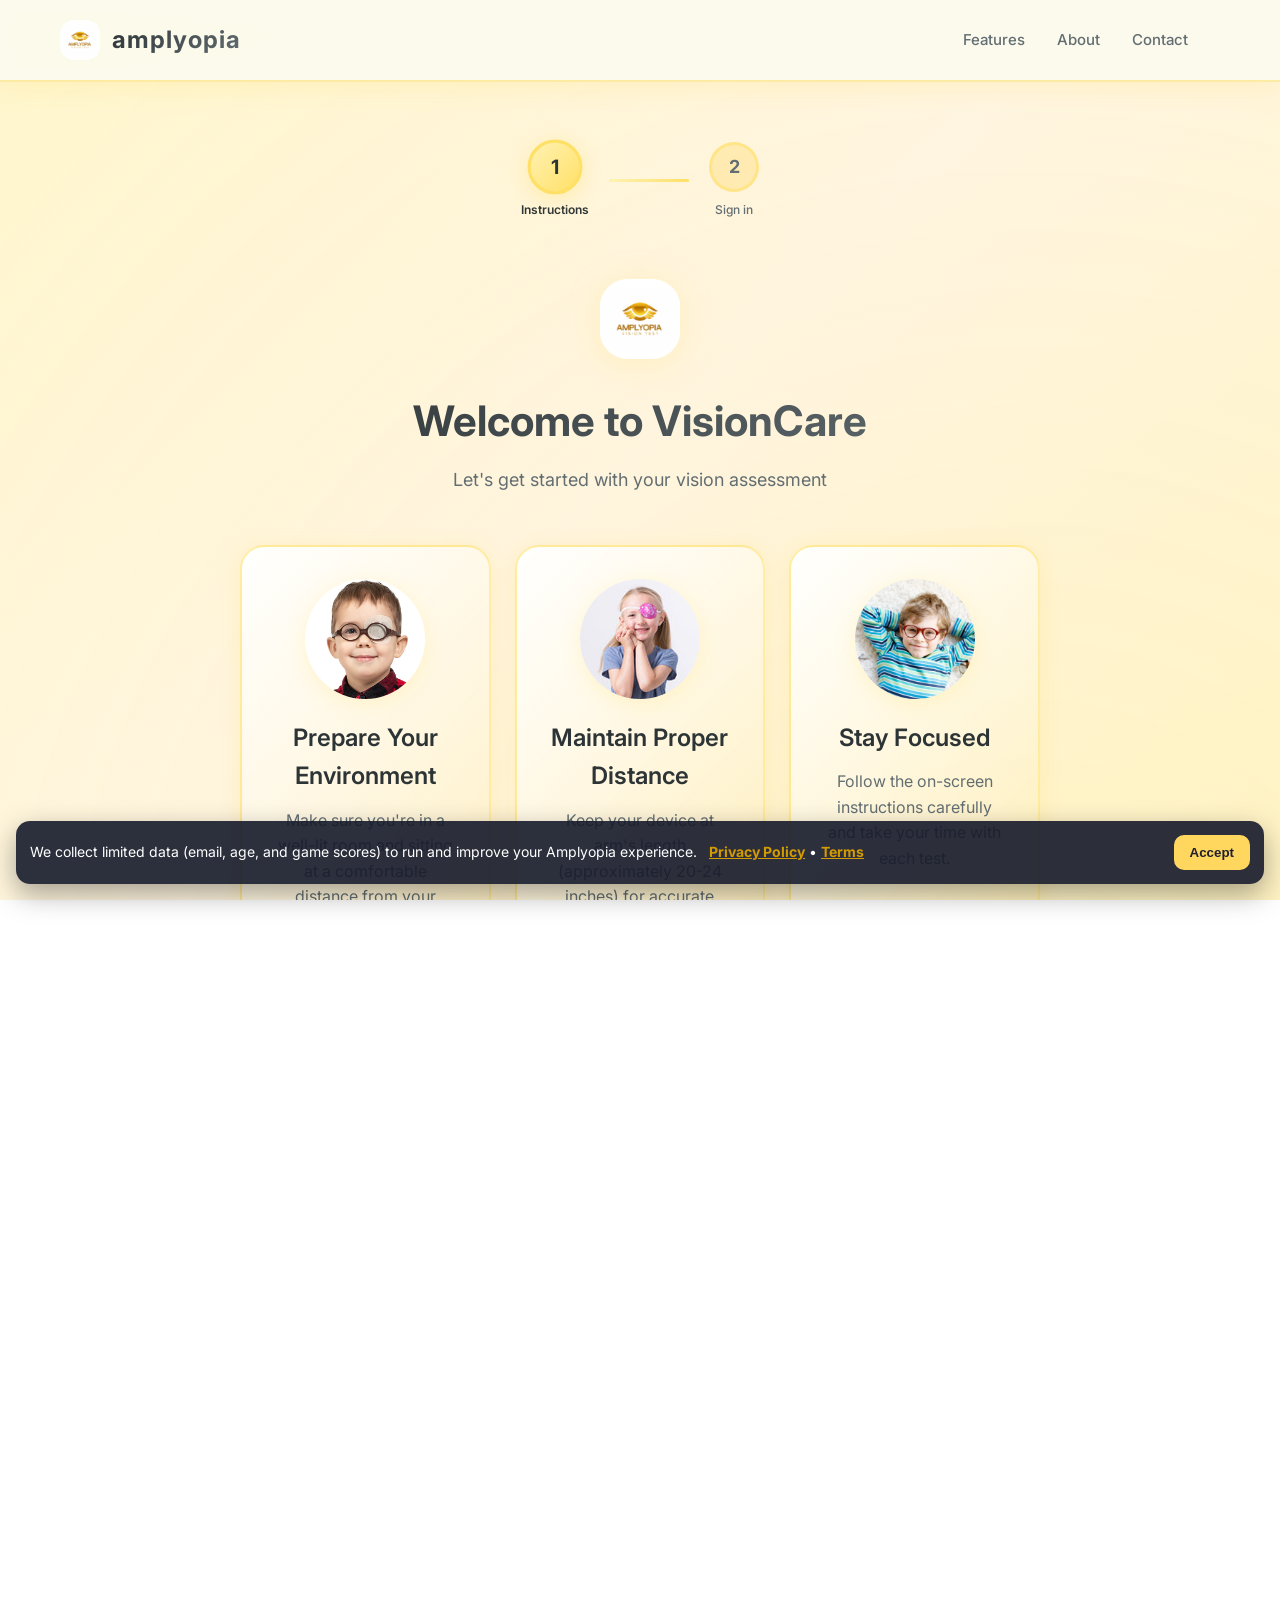
==== commit 2cba0106: "Add separate services.html for OAuth return and Choose Service. Google redirects to services.html; i" ====
--- a/index.html
+++ b/index.html
@@ -55,7 +55,7 @@
     <!-- Navigation Bar -->
     <header class="site-header">
         <div class="container header-inner">
-            <a class="logo" href="index.html#services">
+            <a class="logo" href="services.html">
                 <img src="images/logo/yellow-favicon-96x96.png" alt="Amplyopia Logo" class="logo-img" id="site-logo-img" width="40" height="40">
                 <span class="logo-text">amplyopia</span>
             </a>
@@ -93,11 +93,6 @@
                 <div class="progress-step" data-step="2">
                     <div class="step-number">2</div>
                     <div class="step-label">Sign in</div>
-                </div>
-                <div class="progress-line"></div>
-                <div class="progress-step" data-step="3">
-                    <div class="step-number">3</div>
-                    <div class="step-label">Choose Service</div>
                 </div>
             </div>
 
@@ -255,8 +250,8 @@
                 </div>
             </div>
 
-            <!-- Step 3: Options Page -->
-            <div class="wizard-step" id="step-3">
+            <!-- Services moved to services.html -->
+            <div class="wizard-step hidden" id="step-3" aria-hidden="true">
                 <div class="step-content">
                     <div class="step-header">
                         <img src="images/dashboard.png" alt="Services" class="step-icon">
@@ -355,6 +350,14 @@
             </div>
         </div>
     </footer>
+
+    <div id="auth-loading" class="auth-loading hidden" role="status" aria-live="polite" aria-busy="false">
+        <div class="auth-loading-card">
+            <div class="auth-loading-spinner" aria-hidden="true"></div>
+            <p class="auth-loading-title">Please wait</p>
+            <p class="auth-loading-text" id="auth-loading-text">Loading…</p>
+        </div>
+    </div>
 
     <div class="consent-modal hidden" id="terms-reconsent-modal" role="dialog" aria-modal="true" aria-labelledby="terms-reconsent-title">
         <div class="consent-modal-card">
@@ -370,19 +373,19 @@
     </div>
 
     <!-- Supabase + auth (self-hosted library for Edge) -->
-    <script src="js/vendor/supabase.min.js?v=2.0.1"></script>
-    <script src="js/supabase-config.js?v=2.0.1"></script>
-    <script src="js/supabase.js?v=2.0.1" defer></script>
-    <script src="js/branding.js?v=2.0.1" defer></script>
-    <script src="js/profile.js?v=2.0.1" defer></script>
-    <script src="js/score.js?v=2.0.1" defer></script>
-    <script src="js/pwa-config.js?v=2.0.1" defer></script>
-    <script src="js/session-timer.js?v=2.0.1" defer></script>
-    <script src="js/push-client.js?v=2.0.1" defer></script>
-    <script src="js/pwa-bootstrap.js?v=2.0.1" defer></script>
-    <script src="js/legal-consent.js?v=2.0.1" defer></script>
-    <script src="js/auth-wizard.js?v=2.0.1" defer></script>
-    <script src="js/app.js?v=2.0.1" defer></script>
+    <script src="js/vendor/supabase.min.js?v=2.1.0"></script>
+    <script src="js/supabase-config.js?v=2.1.0"></script>
+    <script src="js/supabase.js?v=2.1.0" defer></script>
+    <script src="js/branding.js?v=2.1.0" defer></script>
+    <script src="js/profile.js?v=2.1.0" defer></script>
+    <script src="js/score.js?v=2.1.0" defer></script>
+    <script src="js/pwa-config.js?v=2.1.0" defer></script>
+    <script src="js/session-timer.js?v=2.1.0" defer></script>
+    <script src="js/push-client.js?v=2.1.0" defer></script>
+    <script src="js/pwa-bootstrap.js?v=2.1.0" defer></script>
+    <script src="js/legal-consent.js?v=2.1.0" defer></script>
+    <script src="js/auth-wizard.js?v=2.1.0" defer></script>
+    <script src="js/app.js?v=2.1.0" defer></script>
     
     <!-- Structured Data (JSON-LD) for SEO -->
     <script type="application/ld+json">
--- a/css/styles.css
+++ b/css/styles.css
@@ -624,6 +624,65 @@
     display: none !important;
 }
 
+/* Full-screen loading while sign-in / profile / services load */
+.auth-loading {
+    position: fixed;
+    inset: 0;
+    z-index: 2000;
+    display: flex;
+    align-items: center;
+    justify-content: center;
+    padding: 24px;
+    background: rgba(255, 248, 220, 0.92);
+    backdrop-filter: blur(6px);
+}
+
+.auth-loading-card {
+    text-align: center;
+    max-width: 320px;
+    padding: 28px 32px;
+    border-radius: 20px;
+    border: 2px solid var(--border-color);
+    background: #fff;
+    box-shadow: 0 12px 40px var(--shadow-soft);
+}
+
+.auth-loading-spinner {
+    width: 48px;
+    height: 48px;
+    margin: 0 auto 16px;
+    border: 4px solid var(--tint-2);
+    border-top-color: var(--primary, #5b4acb);
+    border-radius: 50%;
+    animation: auth-spin 0.85s linear infinite;
+}
+
+@keyframes auth-spin {
+    to { transform: rotate(360deg); }
+}
+
+.auth-loading-title {
+    margin: 0 0 8px;
+    font-size: 1.125rem;
+    font-weight: 700;
+    color: var(--text-primary, #1f1f2e);
+}
+
+.auth-loading-text {
+    margin: 0;
+    font-size: 0.9375rem;
+    color: var(--text-muted, #5c5c6e);
+    line-height: 1.45;
+}
+
+body.auth-loading-active {
+    overflow: hidden;
+}
+
+body.auth-loading-active .main-content {
+    pointer-events: none;
+}
+
 .auth-card {
     max-width: 560px;
     margin: 0 auto;
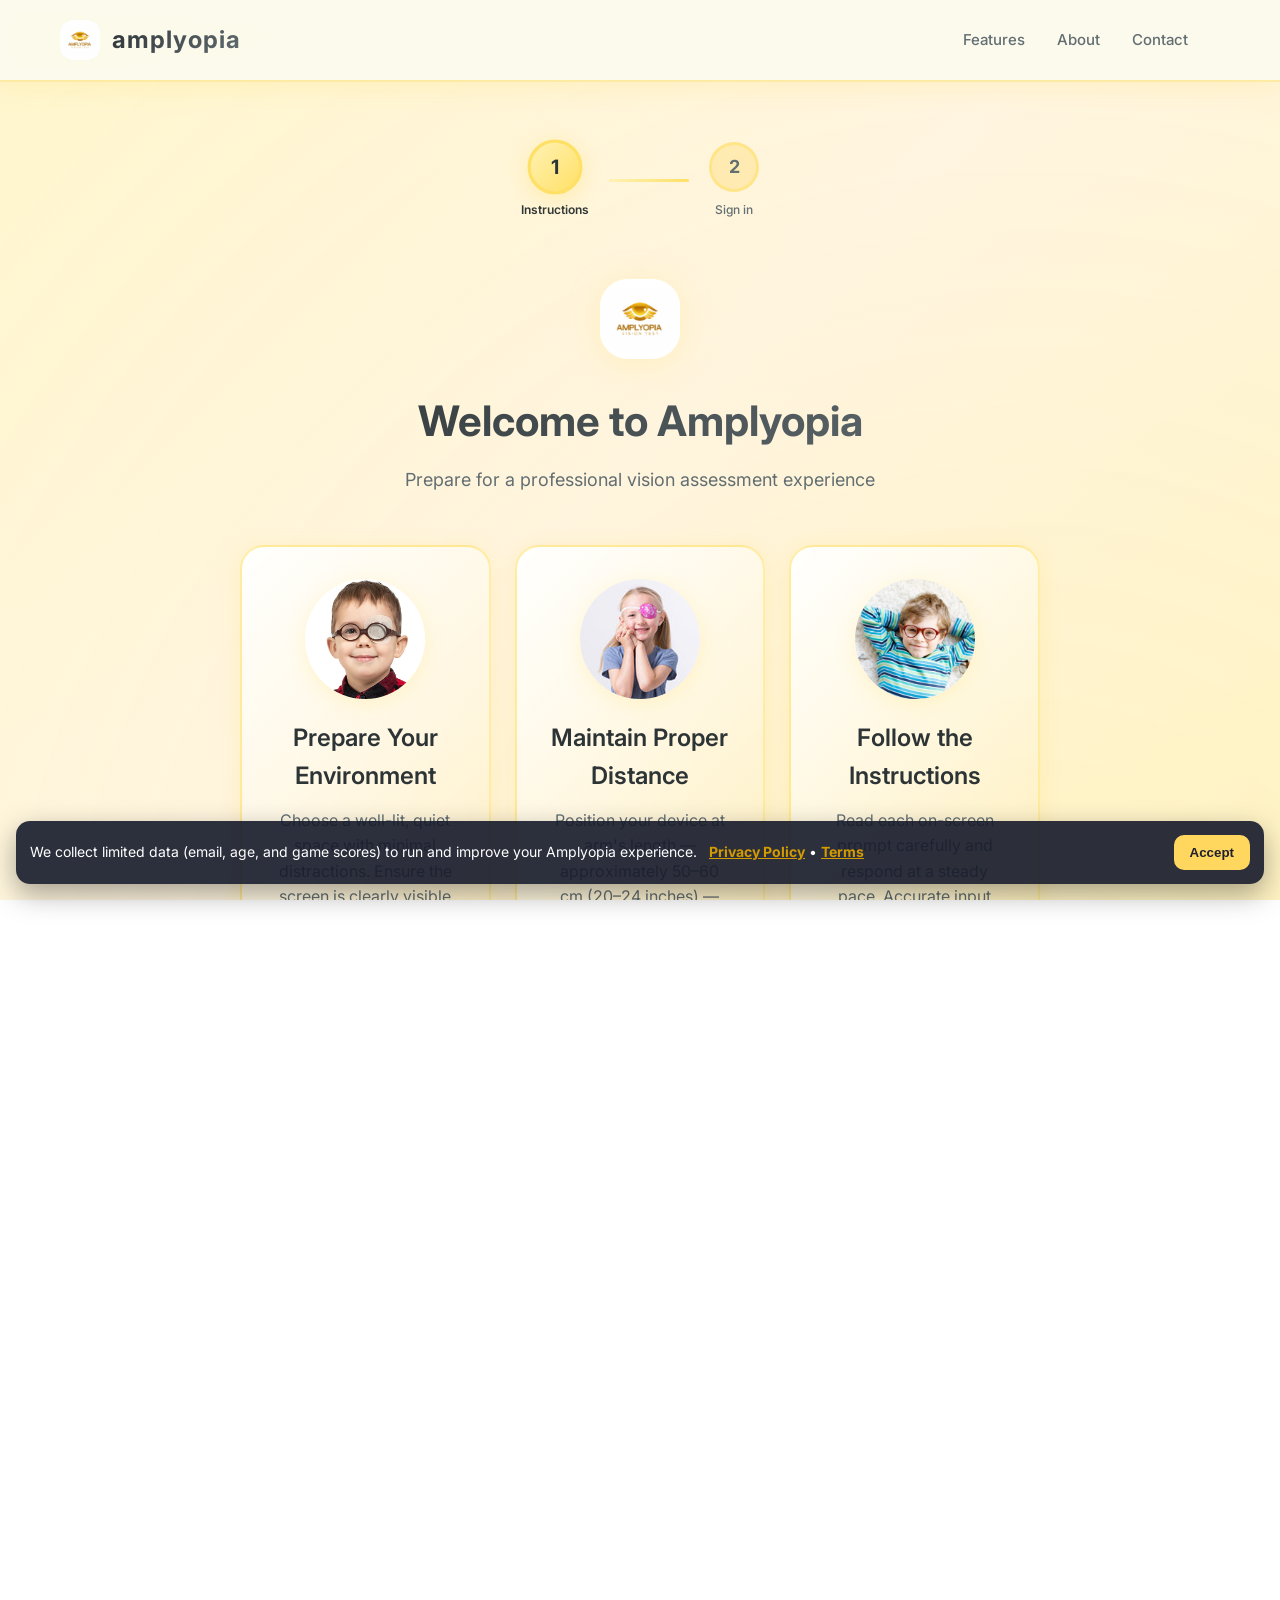
==== commit fc5ea7bd: "Update project" ====
--- a/index.html
+++ b/index.html
@@ -40,6 +40,13 @@
     <link rel="apple-touch-icon" id="app-apple-touch" href="/images/logo/yellow-apple-touch-icon.png">
     <link rel="manifest" id="app-manifest" href="/manifest-guest.json">
     <meta name="theme-color" id="app-theme-color" content="#ffe066">
+    <script>
+    try {
+      var g = localStorage.getItem('userGender');
+      if (g === 'boy') document.documentElement.classList.add('theme-boy');
+      else if (g === 'girl') document.documentElement.classList.add('theme-girl');
+    } catch (e) {}
+    </script>
     <meta name="mobile-web-app-capable" content="yes">
     <meta name="apple-mobile-web-app-capable" content="yes">
     <meta name="apple-mobile-web-app-status-bar-style" content="default">
@@ -101,8 +108,8 @@
                 <div class="step-content">
                     <div class="step-header">
                         <img src="images/logo/yellow-favicon-96x96.png" alt="Instructions" class="step-icon">
-                        <h1 class="step-title">Welcome to VisionCare</h1>
-                        <p class="step-subtitle">Let's get started with your vision assessment</p>
+                        <h1 class="step-title">Welcome to Amplyopia</h1>
+                        <p class="step-subtitle">Prepare for a professional vision assessment experience</p>
                     </div>
                     
                     <div class="instructions-container">
@@ -111,7 +118,7 @@
                                 <img id="instruction-img-1" src="images/instruction-1.png" alt="Prepare" class="instruction-image" onerror="this.style.display='none';">
                             </div>
                             <h3>Prepare Your Environment</h3>
-                            <p>Make sure you're in a well-lit room and sitting at a comfortable distance from your screen.</p>
+                            <p>Choose a well-lit, quiet space with minimal distractions. Ensure the screen is clearly visible at a comfortable viewing distance.</p>
                         </div>
                         
                         <div class="instruction-card">
@@ -119,15 +126,15 @@
                                 <img id="instruction-img-2" src="images/instruction-2.png" alt="Distance" class="instruction-image" onerror="this.style.display='none';">
                             </div>
                             <h3>Maintain Proper Distance</h3>
-                            <p>Keep your device at arm's length (approximately 20-24 inches) for accurate results.</p>
+                            <p>Position your device at arm's length — approximately 50–60 cm (20–24 inches) — for consistent and reliable measurements.</p>
                         </div>
                         
                         <div class="instruction-card">
                             <div class="instruction-image-wrapper">
                                 <img id="instruction-img-3" src="images/instruction-3.png" alt="Focus" class="instruction-image" onerror="this.style.display='none';">
                             </div>
-                            <h3>Stay Focused</h3>
-                            <p>Follow the on-screen instructions carefully and take your time with each test.</p>
+                            <h3>Follow the Instructions</h3>
+                            <p>Read each on-screen prompt carefully and respond at a steady pace. Accurate input leads to more meaningful results.</p>
                         </div>
                     </div>
                     
@@ -144,7 +151,7 @@
                     <div class="step-header">
                         <img src="images/logo/yellow-favicon-96x96.png" alt="User Information" class="step-icon" id="step-profile-icon">
                         <h1 class="step-title" id="step-2-title">Sign in to Continue</h1>
-                        <p class="step-subtitle" id="step-2-subtitle">Sign in first, then we’ll ask for the child info</p>
+                        <p class="step-subtitle" id="step-2-subtitle">Sign in with Google or email — child profile is on the next page</p>
                     </div>
                     
                     <div class="auth-card" id="auth-card">
@@ -199,54 +206,6 @@
                         </div>
                     </div>
 
-                    <div class="auth-card hidden" id="profile-card">
-                        <div class="auth-body">
-                            <div class="auth-success" id="profile-welcome"></div>
-                            <div class="auth-error" id="profile-error" aria-live="polite"></div>
-
-                            <form class="user-form" id="profile-form">
-                                <div class="profile-grid">
-                                    <div class="form-group">
-                                        <label for="profile-name">Child Name</label>
-                                        <input type="text" id="profile-name" name="name" placeholder="Enter child name" autocomplete="name" required>
-                                    </div>
-
-                                    <div class="form-group">
-                                        <label>Child Gender</label>
-                                        <div class="gender-cards" role="radiogroup" aria-label="Child gender">
-                                            <label class="gender-card">
-                                                <input type="radio" name="gender" value="boy" required>
-                                                <span class="gender-card-inner">
-                                                    <img src="images/boy.png" alt="Boy" class="gender-avatar" onerror="this.style.display='none';">
-                                                    <span class="gender-title">Boy</span>
-                                                </span>
-                                            </label>
-                                            <label class="gender-card">
-                                                <input type="radio" name="gender" value="girl" required>
-                                                <span class="gender-card-inner">
-                                                    <img src="images/girl.png" alt="Girl" class="gender-avatar" onerror="this.style.display='none';">
-                                                    <span class="gender-title">Girl</span>
-                                                </span>
-                                            </label>
-                                        </div>
-                                    </div>
-
-                                    <div class="form-group">
-                                        <label for="profile-birthdate">Child Birthday</label>
-                                        <input type="date" id="profile-birthdate" name="birthdate" required>
-                                    </div>
-                                </div>
-
-                                <div class="form-actions">
-                                    <button type="button" class="btn btn-secondary" id="auth-signout-btn">Sign out</button>
-                                    <button type="submit" class="btn btn-primary btn-next">
-                                        Save &amp; Continue
-                                        <span class="btn-arrow">→</span>
-                                    </button>
-                                </div>
-                            </form>
-                        </div>
-                    </div>
                 </div>
             </div>
 
@@ -290,14 +249,6 @@
                             </div>
                             <h3 class="option-title">Guidelines</h3>
                             <p class="option-description">Learn about eye care and vision health</p>
-                        </button>
-                        
-                        <button class="option-card" id="opt-report">
-                            <div class="option-image-wrapper">
-                                <img src="images/report.png" alt="Report" class="option-image" onerror="this.style.display='none';">
-                            </div>
-                            <h3 class="option-title">Report</h3>
-                            <p class="option-description">View your test results and history</p>
                         </button>
                     </div>
                     
@@ -353,7 +304,11 @@
 
     <div id="auth-loading" class="auth-loading hidden" role="status" aria-live="polite" aria-busy="false">
         <div class="auth-loading-card">
-            <div class="auth-loading-spinner" aria-hidden="true"></div>
+            <div class="auth-loading-glasses" aria-hidden="true">
+                <div class="auth-loading-glasses-lens auth-loading-glasses-lens--red"></div>
+                <div class="auth-loading-glasses-bridge"></div>
+                <div class="auth-loading-glasses-lens auth-loading-glasses-lens--blue"></div>
+            </div>
             <p class="auth-loading-title">Please wait</p>
             <p class="auth-loading-text" id="auth-loading-text">Loading…</p>
         </div>
@@ -373,19 +328,20 @@
     </div>
 
     <!-- Supabase + auth (self-hosted library for Edge) -->
-    <script src="js/vendor/supabase.min.js?v=2.1.0"></script>
-    <script src="js/supabase-config.js?v=2.1.0"></script>
-    <script src="js/supabase.js?v=2.1.0" defer></script>
-    <script src="js/branding.js?v=2.1.0" defer></script>
-    <script src="js/profile.js?v=2.1.0" defer></script>
-    <script src="js/score.js?v=2.1.0" defer></script>
-    <script src="js/pwa-config.js?v=2.1.0" defer></script>
-    <script src="js/session-timer.js?v=2.1.0" defer></script>
-    <script src="js/push-client.js?v=2.1.0" defer></script>
-    <script src="js/pwa-bootstrap.js?v=2.1.0" defer></script>
-    <script src="js/legal-consent.js?v=2.1.0" defer></script>
-    <script src="js/auth-wizard.js?v=2.1.0" defer></script>
-    <script src="js/app.js?v=2.1.0" defer></script>
+    <script src="js/vendor/supabase.min.js?v=2.3.0"></script>
+    <script src="js/supabase-config.js?v=2.3.0"></script>
+    <script src="js/supabase.js?v=2.3.0" defer></script>
+    <script src="js/branding.js?v=2.3.0" defer></script>
+    <script src="js/profile.js?v=2.3.0" defer></script>
+    <script src="js/auth-profile.js?v=2.3.0" defer></script>
+    <script src="js/score.js?v=2.3.0" defer></script>
+    <script src="js/pwa-config.js?v=2.3.0" defer></script>
+    <script src="js/session-timer.js?v=2.3.0" defer></script>
+    <script src="js/push-client.js?v=2.3.0" defer></script>
+    <script src="js/pwa-bootstrap.js?v=2.3.0" defer></script>
+    <script src="js/legal-consent.js?v=2.3.0" defer></script>
+    <script src="js/auth-wizard.js?v=2.3.0" defer></script>
+    <script src="js/app.js?v=2.3.0" defer></script>
     
     <!-- Structured Data (JSON-LD) for SEO -->
     <script type="application/ld+json">
--- a/css/styles.css
+++ b/css/styles.css
@@ -620,6 +620,9 @@
     margin: 0 auto;
 }
 
+html.theme-boy { background-color: #f4f9ff; }
+html.theme-girl { background-color: #fbfaef; }
+
 .hidden {
     display: none !important;
 }
@@ -648,17 +651,80 @@
 }
 
 .auth-loading-spinner {
-    width: 48px;
-    height: 48px;
-    margin: 0 auto 16px;
-    border: 4px solid var(--tint-2);
-    border-top-color: var(--primary, #5b4acb);
-    border-radius: 50%;
-    animation: auth-spin 0.85s linear infinite;
-}
-
-@keyframes auth-spin {
-    to { transform: rotate(360deg); }
+    display: none;
+}
+
+.auth-loading-glasses {
+    display: flex;
+    align-items: center;
+    justify-content: center;
+    margin: 0 auto 18px;
+    animation: auth-glasses-float 2.2s ease-in-out infinite;
+}
+
+.auth-loading-glasses-lens {
+    width: 54px;
+    height: 46px;
+    border: 3px solid #2a2a35;
+    border-radius: 12px 12px 16px 16px;
+    position: relative;
+    box-shadow: inset 0 2px 8px rgba(0, 0, 0, 0.15);
+}
+
+.auth-loading-glasses-lens--red {
+    background: linear-gradient(145deg, rgba(255, 70, 70, 0.75), rgba(255, 120, 120, 0.55));
+    margin-right: -2px;
+    animation: auth-lens-glow-red 1.4s ease-in-out infinite alternate;
+}
+
+.auth-loading-glasses-lens--blue {
+    background: linear-gradient(145deg, rgba(60, 120, 255, 0.75), rgba(120, 170, 255, 0.55));
+    margin-left: -2px;
+    animation: auth-lens-glow-blue 1.4s ease-in-out infinite alternate;
+    animation-delay: 0.35s;
+}
+
+.auth-loading-glasses-bridge {
+    width: 16px;
+    height: 10px;
+    background: #2a2a35;
+    border-radius: 3px;
+    margin-top: -6px;
+    z-index: 1;
+}
+
+.auth-loading-glasses-arm {
+    position: absolute;
+    top: 18px;
+    width: 28px;
+    height: 4px;
+    background: #2a2a35;
+    border-radius: 2px;
+}
+
+.auth-loading-glasses-arm--left {
+    left: -24px;
+    transform: rotate(-8deg);
+}
+
+.auth-loading-glasses-arm--right {
+    right: -24px;
+    transform: rotate(8deg);
+}
+
+@keyframes auth-glasses-float {
+    0%, 100% { transform: translateY(0); }
+    50% { transform: translateY(-7px); }
+}
+
+@keyframes auth-lens-glow-red {
+    from { filter: brightness(1); }
+    to { filter: brightness(1.25); }
+}
+
+@keyframes auth-lens-glow-blue {
+    from { filter: brightness(1); }
+    to { filter: brightness(1.25); }
 }
 
 .auth-loading-title {
